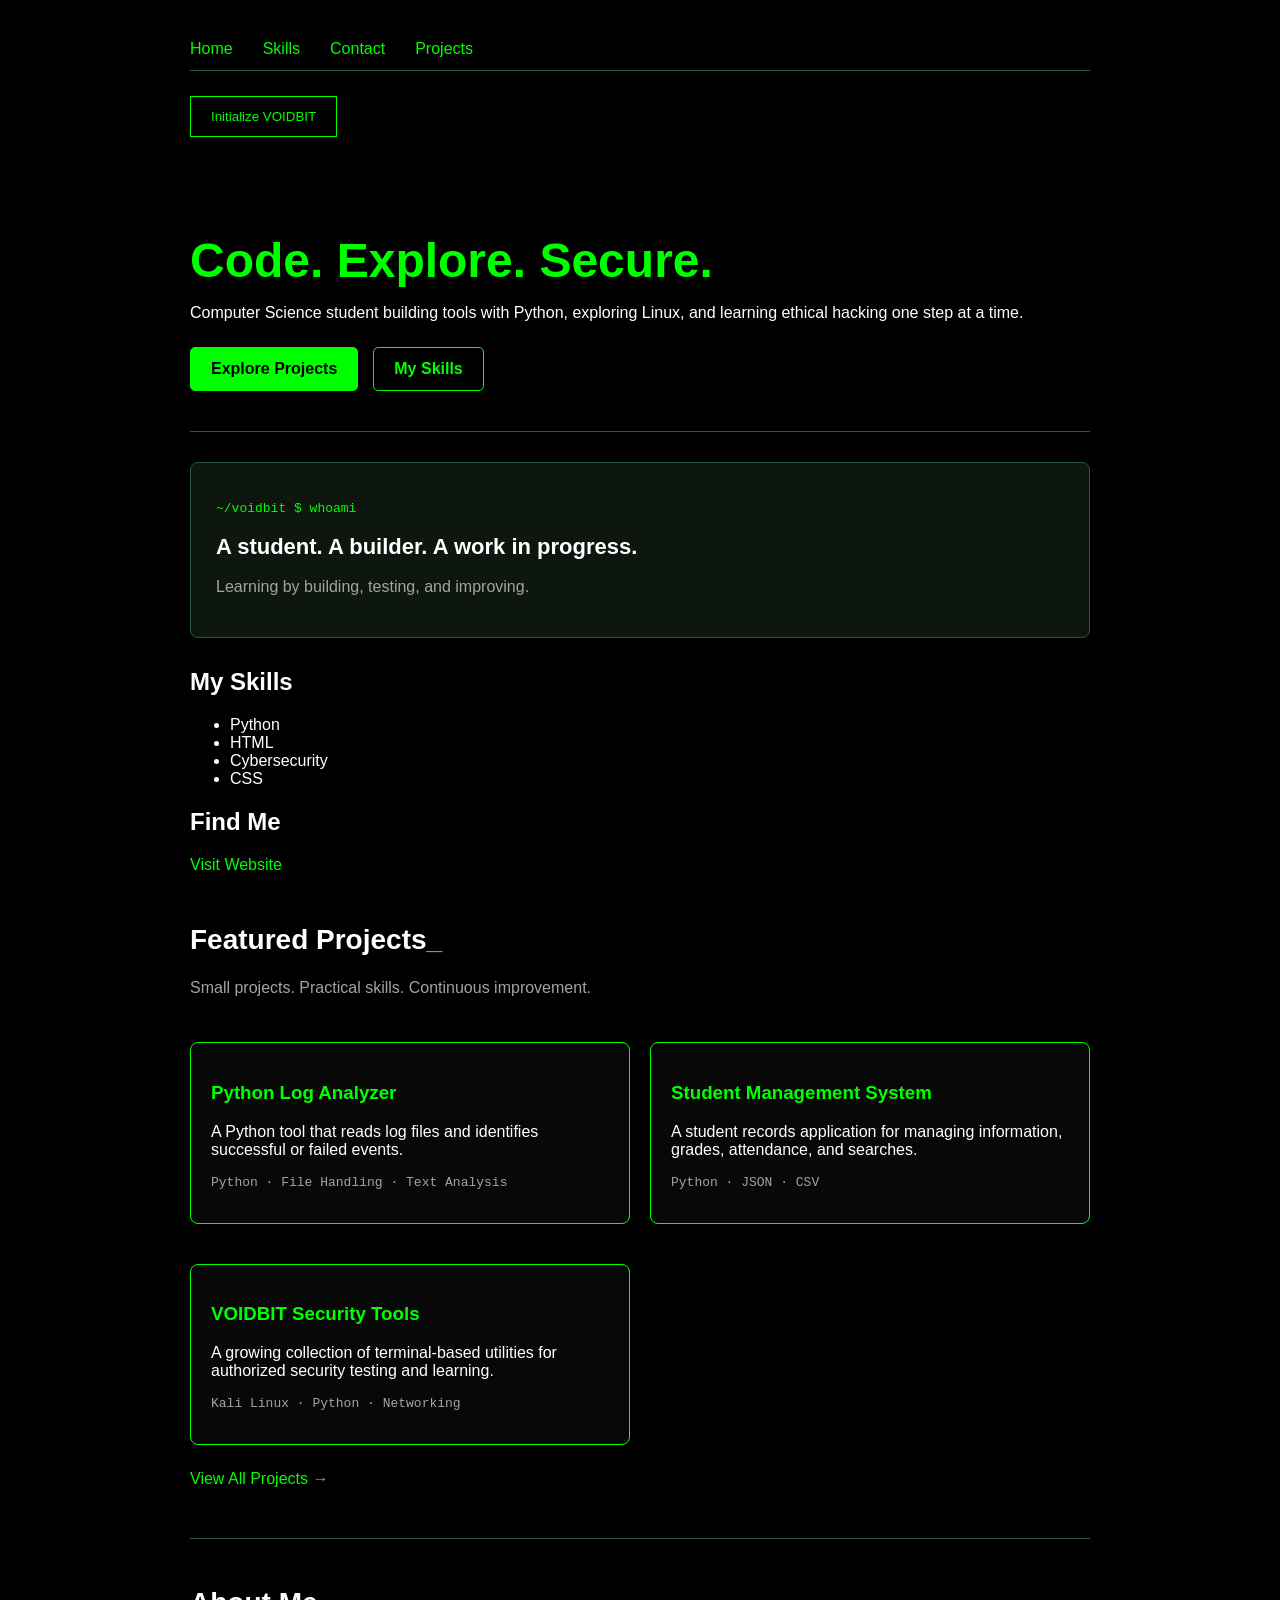
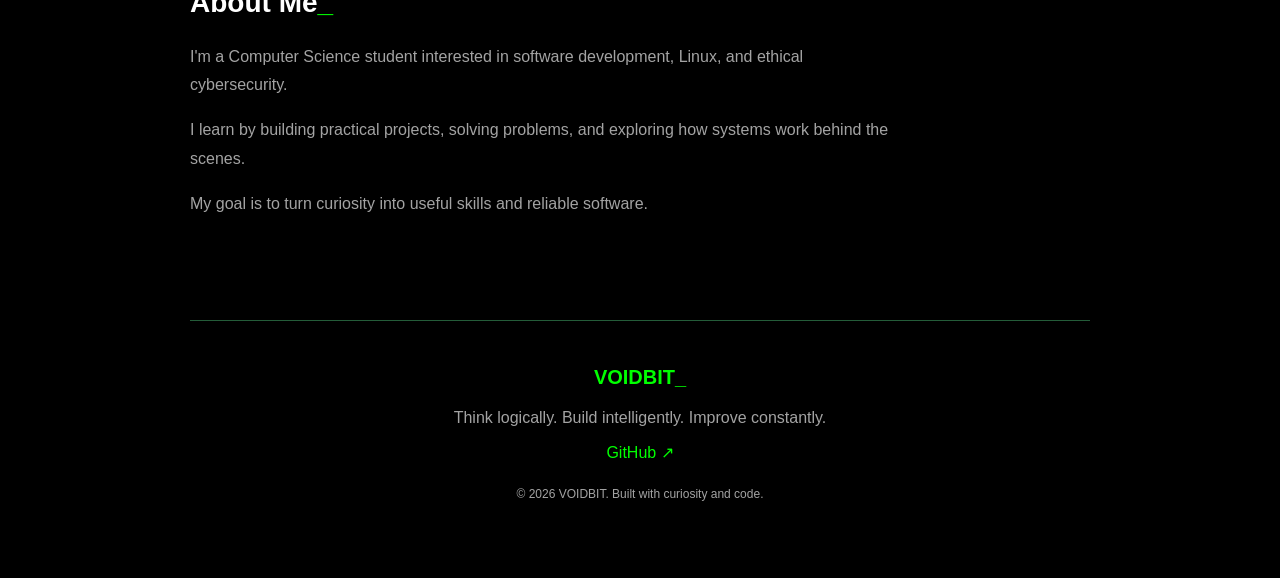
==== index.html @ ec75f19f "VOIDBIT portfolio" ====
<!DOCTYPE html>
<html>
<head>
<meta charset="UTF-8">
<meta name="viewport" content="width=device-width, initial-scale=1.0">

<link rel="stylesheet" href="style.css">
<title> VOIDBIT | Developer </title>
</head>
<body>
<nav>
<a href="index.html">Home</a>
<a href="skills.html">Skills</a>
<a href="contact.html">Contact</a>
<a href="projects.html">Projects</a>
</nav>
<section>
<button id="initBtn" type="button" >Initialize VOIDBIT</button>
</section>
<section>
<p id="status"></p>
</section>

<section class="hero">
    <h1>Code. Explore. Secure.</h1>

    <p>
        Computer Science student building tools with Python,
        exploring Linux, and learning ethical hacking one step at a time.
    </p>

    <div class="hero-buttons">
        <a href="projects.html" class="btn">Explore Projects</a>
        <a href="skills.html" class="btn btn-outline">My Skills</a>
    </div>
</section>

<section class="terminal-panel">
    <p class="terminal-command">~/voidbit $ whoami</p>
    <h2>A student. A builder. A work in progress.</h2>
    <p>Learning by building, testing, and improving.</p>
</section>

<section id="skills">
<h2>My Skills</h2>
<ul>
<li>Python</li>
<li> HTML</li>
<li>Cybersecurity</li>
<li>CSS</li>
</ul>
 </section>
<section id="contact">
<h2>Find Me</h2>
<a href="https://github.com/eliaslangat023-del">Visit Website</a>
</section>

<section class="featured-projects">
    <h2>Featured Projects<span class="accent">_</span></h2>
    <p class="section-intro">
        Small projects. Practical skills. Continuous improvement.
    </p>

    <div class="project-grid">

        <article class="project-card">
            <h3>Python Log Analyzer</h3>
            <p>
                A Python tool that reads log files and identifies
                successful or failed events.
            </p>
            <p class="tech-stack">Python · File Handling · Text Analysis</p>
        </article>

        <article class="project-card">
            <h3>Student Management System</h3>
            <p>
                A student records application for managing information,
                grades, attendance, and searches.
            </p>
            <p class="tech-stack">Python · JSON · CSV</p>
        </article>

        <article class="project-card">
            <h3>VOIDBIT Security Tools</h3>
            <p>
                A growing collection of terminal-based utilities
                for authorized security testing and learning.
            </p>
            <p class="tech-stack">Kali Linux · Python · Networking</p>
        </article>

    </div>

    <a href="projects.html" class="projects-link">View All Projects →</a>
</section>

<section class="about-section">
    <h2>About Me<span class="accent">_</span></h2>

    <p>
        I'm a Computer Science student interested in software
        development, Linux, and ethical cybersecurity.
    </p>

    <p>
        I learn by building practical projects, solving problems,
        and exploring how systems work behind the scenes.
    </p>

    <p>
        My goal is to turn curiosity into useful skills
        and reliable software.
    </p>
</section>

<script src="script.js" defer></script>

<footer class="site-footer">
    <p>VOIDBIT<span class="accent">_</span></p>

    <p>Think logically. Build intelligently. Improve constantly.</p>

    <a href="https://github.com/eliaslangat023-del"
       target="_blank"
       rel="noopener noreferrer">
        GitHub ↗
    </a>

    <p class="copyright">
        © 2026 VOIDBIT. Built with curiosity and code.
    </p>
</footer>

</body>
</html>
---- style.css ----
body {
	background-color: black;
	color: white;
	font-family: Arial, sans-serif;
	margin: 40px auto;
	max-width: 900px;
}
h1{
	color: lime;
	font-size: 42px;
}
a {
	color: lime;
	text-decoration: none;
}
nav a:hover {
	color:white;
}
.project-card {
	border: 1px solid lime;
	padding: 20px;
	margin-top: 20px;
	border-radius: 8px;
	background-color:#080808;
	transition: background-color 0.3s ease;
}
.project-card:hover {
	background-color: #102015;
}
nav {
	margin-bottom: 25px;
	display: flex;
	gap:30px;
	flex-wrap: wrap;
	align-items:center;
	padding-bottom:12px;
	border-bottom:1px solid #245c39;
}
button  {
	background-color: #000000;
	color: lime;
	border: 1px solid lime;
	padding: 12px 20px;
	cursor: pointer;
	transition: background-color 0.3s ease;
}
button:hover {
	background-color:#102015;
}
.hero {
	padding:40px 0;
	margin-bottom:30px;
	border-bottom:1px solid #245c39;
}
.hero h1 {
	font-size:48px;
	margin-bottom:15px;
}
@media
(max-width: 600px){ 
body {
        margin: 20px;
}
h1 { 
        font-size: 32px;
    }
.hero h1 {
        font-size: 32px;
}
}

.hero-buttons {
    display: flex;
    gap: 15px;
    flex-wrap: wrap;
    margin-top: 25px;
}

.btn {
    display: inline-block;
    padding: 12px 20px;
    border: 1px solid lime;
    border-radius: 5px;
    background-color: lime;
    color: black;
    font-weight: bold;
}

.btn:hover {
    background-color: #102015;
    color: lime;
}

.btn-outline {
    background-color: transparent;
    color: lime;
}

.terminal-panel {
    background-color: #0D1710;
    border: 1px solid #245C39;
    border-radius: 8px;
    padding: 25px;
    margin: 30px 0;
}

.terminal-command {
    color: lime;
    font-family: monospace;
    margin-bottom: 15px;
}

.terminal-panel h2 {
    color: white;
    font-size: 22px;
}

.terminal-panel p:last-child {
    color: #A3A3A3;
}

.featured-projects {
    margin: 50px 0;
}

.featured-projects h2 {
    font-size: 28px;
}

.accent {
    color: lime;
}

.section-intro {
    color: #A3A3A3;
    margin-bottom: 25px;
}

.project-grid {
    display: grid;
    grid-template-columns: repeat(2, minmax(0, 1fr));
    gap: 20px;
}

.project-card h3 {
    color: lime;
}

.tech-stack {
    color: #A3A3A3;
    font-family: monospace;
    font-size: 13px;
}

.projects-link {
    display: inline-block;
    margin-top: 25px;
}

@media (max-width: 600px) {
    .project-grid {
        grid-template-columns: 1fr;
    }
}

.about-section {
    margin: 50px 0;
    padding: 25px 0;
    border-top: 1px solid #245C39;
}

.about-section h2 {
    font-size: 28px;
}

.about-section p {
    color: #A3A3A3;
    line-height: 1.8;
    max-width: 700px;
}

.site-footer {
    margin-top: 60px;
    padding: 25px 0;
    border-top: 1px solid #245C39;
    text-align: center;
}

.site-footer p {
    color: #A3A3A3;
}

.site-footer > p:first-child {
    color: lime;
    font-weight: bold;
    font-size: 20px;
}

.copyright {
    font-size: 12px;
    margin-top: 25px;
}

.page-header {
    padding: 35px 0;
    margin-bottom: 30px;
    border-bottom: 1px solid #245C39;
}

.page-header h1 {
    margin: 10px 0;
}

.page-header > p:last-child {
    color: #A3A3A3;
    line-height: 1.7;
    max-width: 650px;
}

.projects-page {
    display: grid;
    grid-template-columns: repeat(2, minmax(0, 1fr));
    gap: 20px;
}

.projects-page .project-card {
    margin-top: 0;
}

.project-category {
    color: #39FF14;
    font-family: monospace;
    font-size: 12px;
    letter-spacing: 1px;
}

.projects-page .project-card h2 {
    font-size: 22px;
}

.project-status {
    color: #A3A3A3;
    font-size: 13px;
    border-top: 1px solid #245C39;
    padding-top: 12px;
}

@media (max-width: 600px) {
    .projects-page {
        grid-template-columns: 1fr;
    }
}

.skills-section,
.learning-section {
    margin: 40px 0;
}

.skills-section h2,
.learning-section h2 {
    font-size: 25px;
    margin-bottom: 20px;
}

.skills-grid {
    display: grid;
    grid-template-columns: repeat(2, minmax(0, 1fr));
    gap: 20px;
}

.skills-grid .project-card {
    margin-top: 0;
}

.skills-grid h3 {
    color: lime;
}

.skills-grid p,
.learning-section li {
    color: #A3A3A3;
    line-height: 1.7;
}

.learning-section {
    padding: 25px;
    background-color: #0D1710;
    border: 1px solid #245C39;
    border-radius: 8px;
}

.learning-section ul {
    padding-left: 22px;
}

.learning-section li {
    margin-bottom: 10px;
}

@media (max-width: 600px) {
    .skills-grid {
        grid-template-columns: 1fr;
    }
}

.contact-panel {
    margin: 40px 0;
    padding: 30px;
    background-color: #0D1710;
    border: 1px solid #245C39;
    border-radius: 8px;
}

.contact-panel h2 {
    color: white;
    font-size: 26px;
}

.contact-panel > p:not(.terminal-command) {
    color: #A3A3A3;
    line-height: 1.8;
}

.contact-panel .btn {
    margin-top: 15px;
}

.contact-note {
    font-size: 13px;
    margin-top: 25px;
}
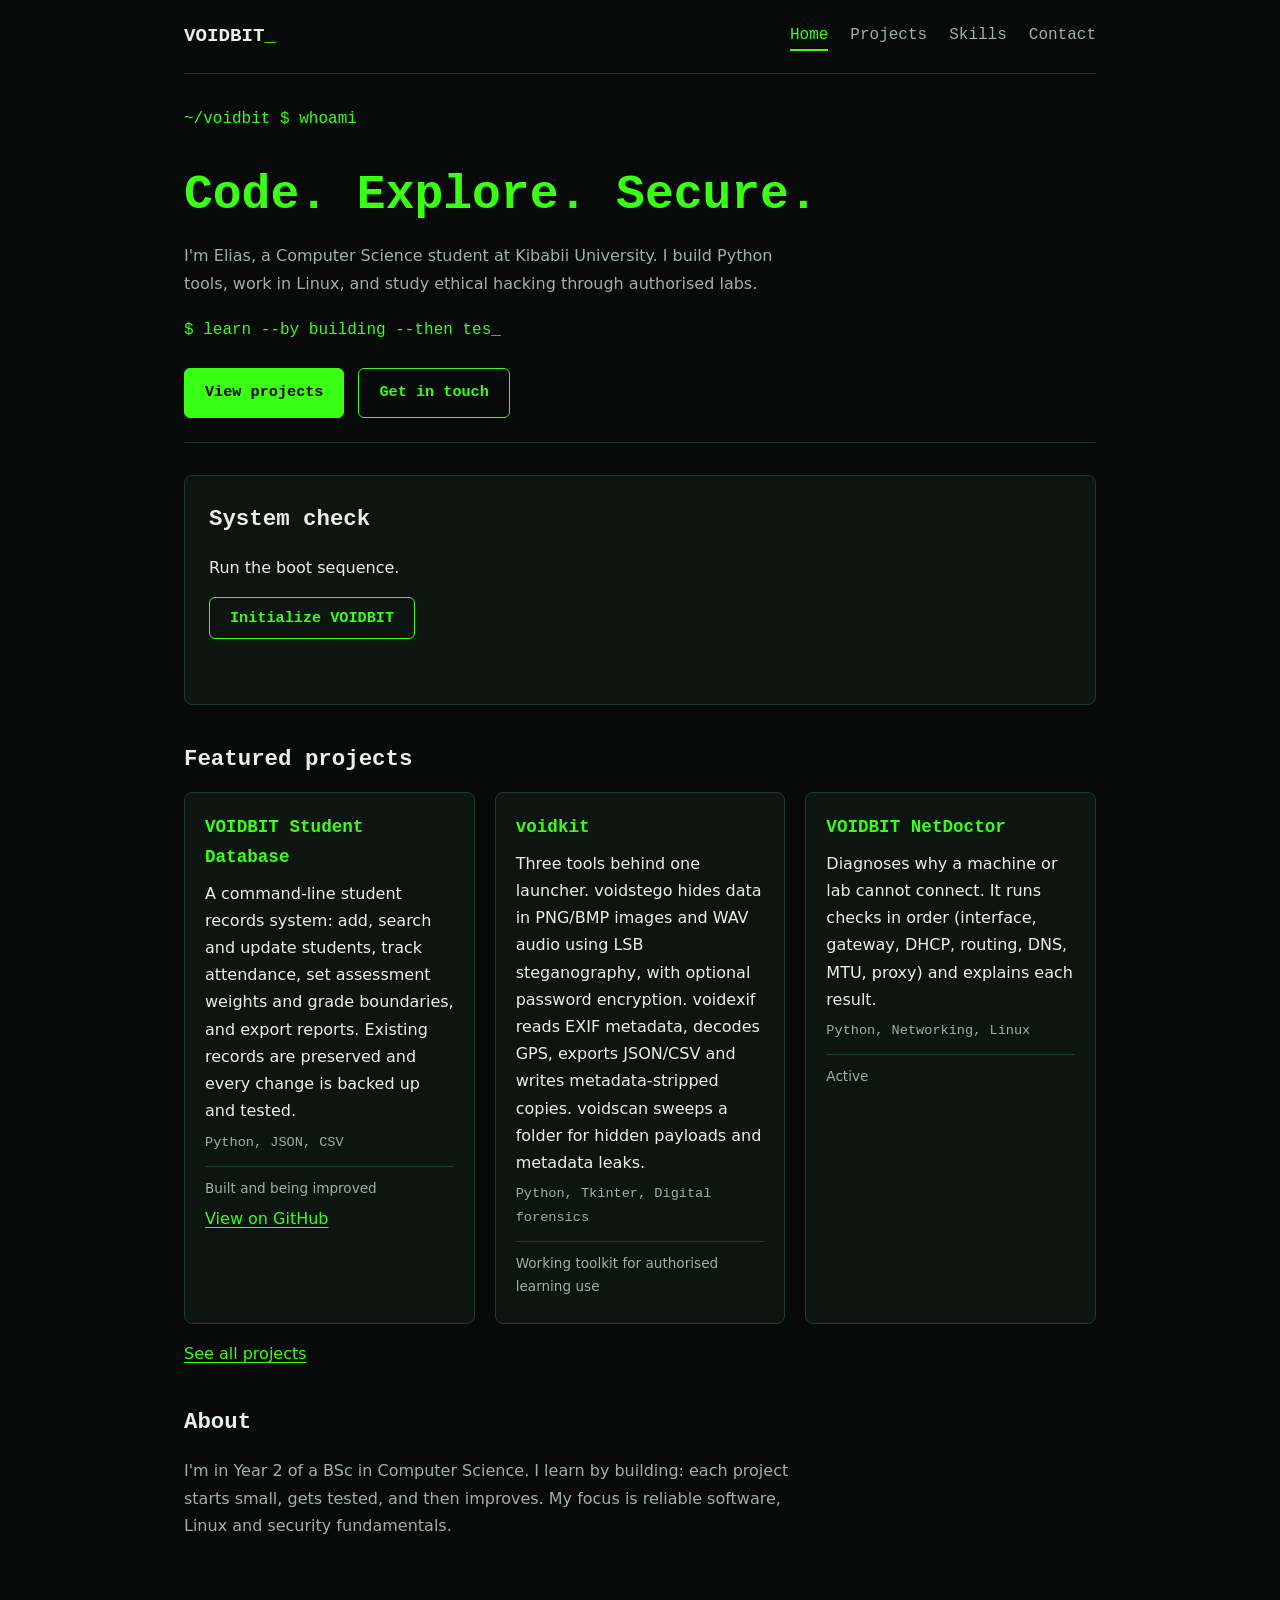
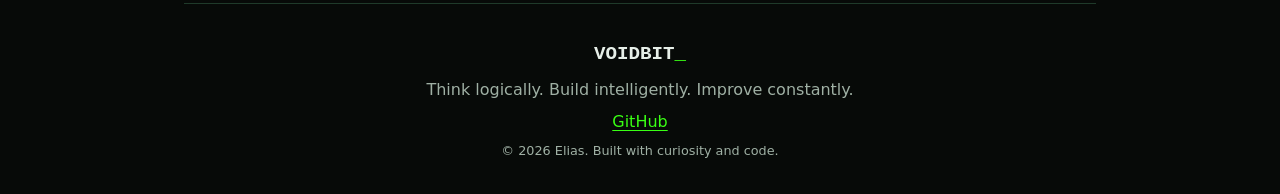
==== commit c710e843: "VOIDBIT portfolio: polished rebuild" ====
--- a/index.html
+++ b/index.html
@@ -1,136 +1,47 @@
 <!DOCTYPE html>
-<html>
+<!--
+  VOIDBIT // Small details. Clean execution.
+  IDENTITY: VOIDBIT   MODE: PORTFOLIO   STORAGE: STATIC
+  Page: home. Boot sequence lives in script.js.
+  Hint for the observant: up up down down left right left right b a.
+  Curious how it works? Good. That is the whole point. View source is welcome.
+-->
+<html lang="en">
 <head>
+<!-- Encoding first. UTF-8 saves everyone from mojibake. -->
 <meta charset="UTF-8">
-<meta name="viewport" content="width=device-width, initial-scale=1.0">
-
+<!-- Mobile-first: the site should scale gracefully to any screen. -->
+<meta name="viewport" content="width=device-width, initial-scale=1">
+<title>VOIDBIT | Elias, Computer Science Student & Developer</title>
+<meta name="description" content="Elias builds Python tools and studies Linux and ethical cybersecurity. Portfolio of VOIDBIT projects.">
+<!-- Favicon is an inline SVG: one blinking-cursor underscore, zero extra requests. -->
+<link rel="icon" href="data:image/svg+xml,%3Csvg xmlns='http://www.w3.org/2000/svg' viewBox='0 0 32 32'%3E%3Crect width='32' height='32' rx='6' fill='%23070a08'/%3E%3Ctext x='5' y='23' font-size='20' font-family='monospace' fill='%2339ff14'%3E_%3C/text%3E%3C/svg%3E">
 <link rel="stylesheet" href="style.css">
-<title> VOIDBIT | Developer </title>
 </head>
 <body>
-<nav>
-<a href="index.html">Home</a>
-<a href="skills.html">Skills</a>
-<a href="contact.html">Contact</a>
-<a href="projects.html">Projects</a>
-</nav>
-<section>
-<button id="initBtn" type="button" >Initialize VOIDBIT</button>
-</section>
-<section>
-<p id="status"></p>
-</section>
-
-<section class="hero">
-    <h1>Code. Explore. Secure.</h1>
-
-    <p>
-        Computer Science student building tools with Python,
-        exploring Linux, and learning ethical hacking one step at a time.
-    </p>
-
-    <div class="hero-buttons">
-        <a href="projects.html" class="btn">Explore Projects</a>
-        <a href="skills.html" class="btn btn-outline">My Skills</a>
-    </div>
-</section>
-
-<section class="terminal-panel">
-    <p class="terminal-command">~/voidbit $ whoami</p>
-    <h2>A student. A builder. A work in progress.</h2>
-    <p>Learning by building, testing, and improving.</p>
-</section>
-
-<section id="skills">
-<h2>My Skills</h2>
-<ul>
-<li>Python</li>
-<li> HTML</li>
-<li>Cybersecurity</li>
-<li>CSS</li>
-</ul>
- </section>
-<section id="contact">
-<h2>Find Me</h2>
-<a href="https://github.com/eliaslangat023-del">Visit Website</a>
-</section>
-
-<section class="featured-projects">
-    <h2>Featured Projects<span class="accent">_</span></h2>
-    <p class="section-intro">
-        Small projects. Practical skills. Continuous improvement.
-    </p>
-
-    <div class="project-grid">
-
-        <article class="project-card">
-            <h3>Python Log Analyzer</h3>
-            <p>
-                A Python tool that reads log files and identifies
-                successful or failed events.
-            </p>
-            <p class="tech-stack">Python · File Handling · Text Analysis</p>
-        </article>
-
-        <article class="project-card">
-            <h3>Student Management System</h3>
-            <p>
-                A student records application for managing information,
-                grades, attendance, and searches.
-            </p>
-            <p class="tech-stack">Python · JSON · CSV</p>
-        </article>
-
-        <article class="project-card">
-            <h3>VOIDBIT Security Tools</h3>
-            <p>
-                A growing collection of terminal-based utilities
-                for authorized security testing and learning.
-            </p>
-            <p class="tech-stack">Kali Linux · Python · Networking</p>
-        </article>
-
-    </div>
-
-    <a href="projects.html" class="projects-link">View All Projects →</a>
-</section>
-
-<section class="about-section">
-    <h2>About Me<span class="accent">_</span></h2>
-
-    <p>
-        I'm a Computer Science student interested in software
-        development, Linux, and ethical cybersecurity.
-    </p>
-
-    <p>
-        I learn by building practical projects, solving problems,
-        and exploring how systems work behind the scenes.
-    </p>
-
-    <p>
-        My goal is to turn curiosity into useful skills
-        and reliable software.
-    </p>
-</section>
-
+<!-- Navigation: aria-current marks the active page for screen readers and for the lime underline. -->
+<header class="top"><a class="brand" href="index.html">VOIDBIT<span>_</span></a><nav aria-label="Main"><a href="index.html" aria-current="page">Home</a><a href="projects.html">Projects</a><a href="skills.html">Skills</a><a href="contact.html">Contact</a></nav></header>
+<main>
+<!-- Fake shell prompt. Decorative, but it sets the tone. -->
+<p class="cmd">~/voidbit $ whoami</p>
+<!-- HERO: who I am in one breath -->
+<section class="hero"><h1>Code. Explore. Secure.</h1>
+<p class="lead">I'm Elias, a Computer Science student at Kibabii University. I build Python tools, work in Linux, and study ethical hacking through authorised labs.</p>
+<!-- Typed line: script.js types it out. Without JS, the full text simply shows. -->
+<p class="typed" id="typed">$ learn --by building --then testing --repeat</p>
+<div class="actions"><a class="btn" href="projects.html">View projects</a><a class="btn ghost" href="contact.html">Get in touch</a></div></section>
+<!-- SYSTEM CHECK: the button is wired up in script.js. Press it. -->
+<section class="panel" aria-labelledby="t"><h2 id="t">System check</h2>
+<p>Run the boot sequence.</p><button id="initBtn" type="button">Initialize VOIDBIT</button>
+<pre id="status" aria-live="polite"></pre></section>
+<!-- FEATURED: first three projects, the rest live on projects.html -->
+<section><h2>Featured projects</h2><div class="grid"><article class="card"><h3>VOIDBIT Student Database</h3><p>A command-line student records system: add, search and update students, track attendance, set assessment weights and grade boundaries, and export reports. Existing records are preserved and every change is backed up and tested.</p><p class="tags">Python, JSON, CSV</p><p class="status">Built and being improved</p><a href="https://github.com/eliaslangat023-del/student-management-system" target="_blank" rel="noopener noreferrer">View on GitHub</a></article><article class="card"><h3>voidkit</h3><p>Three tools behind one launcher. voidstego hides data in PNG/BMP images and WAV audio using LSB steganography, with optional password encryption. voidexif reads EXIF metadata, decodes GPS, exports JSON/CSV and writes metadata-stripped copies. voidscan sweeps a folder for hidden payloads and metadata leaks.</p><p class="tags">Python, Tkinter, Digital forensics</p><p class="status">Working toolkit for authorised learning use</p></article><article class="card"><h3>VOIDBIT NetDoctor</h3><p>Diagnoses why a machine or lab cannot connect. It runs checks in order (interface, gateway, DHCP, routing, DNS, MTU, proxy) and explains each result.</p><p class="tags">Python, Networking, Linux</p><p class="status">Active</p></article></div><p><a href="projects.html">See all projects</a></p></section>
+<!-- ABOUT: short, because the projects say more than a paragraph can -->
+<section class="about"><h2>About</h2><p>I'm in Year 2 of a BSc in Computer Science. I learn by building: each project starts small, gets tested, and then improves. My focus is reliable software, Linux and security fundamentals.</p></section>
+</main>
+<!-- Footer: signature block. Every page ends the same way. -->
+<footer><p class="brand">VOIDBIT<span>_</span></p><p>Think logically. Build intelligently. Improve constantly.</p><p><a href="https://github.com/eliaslangat023-del" target="_blank" rel="noopener noreferrer">GitHub</a></p><p class="small">&copy; 2026 Elias. Built with curiosity and code.</p></footer>
 <script src="script.js" defer></script>
-
-<footer class="site-footer">
-    <p>VOIDBIT<span class="accent">_</span></p>
-
-    <p>Think logically. Build intelligently. Improve constantly.</p>
-
-    <a href="https://github.com/eliaslangat023-del"
-       target="_blank"
-       rel="noopener noreferrer">
-        GitHub ↗
-    </a>
-
-    <p class="copyright">
-        © 2026 VOIDBIT. Built with curiosity and code.
-    </p>
-</footer>
-
+<!-- EOF. Thanks for reading the source. -->
 </body>
 </html>
--- a/style.css
+++ b/style.css
@@ -1,331 +1,61 @@
-body {
-	background-color: black;
-	color: white;
-	font-family: Arial, sans-serif;
-	margin: 40px auto;
-	max-width: 900px;
-}
-h1{
-	color: lime;
-	font-size: 42px;
-}
-a {
-	color: lime;
-	text-decoration: none;
-}
-nav a:hover {
-	color:white;
-}
-.project-card {
-	border: 1px solid lime;
-	padding: 20px;
-	margin-top: 20px;
-	border-radius: 8px;
-	background-color:#080808;
-	transition: background-color 0.3s ease;
-}
-.project-card:hover {
-	background-color: #102015;
-}
-nav {
-	margin-bottom: 25px;
-	display: flex;
-	gap:30px;
-	flex-wrap: wrap;
-	align-items:center;
-	padding-bottom:12px;
-	border-bottom:1px solid #245c39;
-}
-button  {
-	background-color: #000000;
-	color: lime;
-	border: 1px solid lime;
-	padding: 12px 20px;
-	cursor: pointer;
-	transition: background-color 0.3s ease;
-}
-button:hover {
-	background-color:#102015;
-}
-.hero {
-	padding:40px 0;
-	margin-bottom:30px;
-	border-bottom:1px solid #245c39;
-}
-.hero h1 {
-	font-size:48px;
-	margin-bottom:15px;
-}
-@media
-(max-width: 600px){ 
-body {
-        margin: 20px;
-}
-h1 { 
-        font-size: 32px;
-    }
-.hero h1 {
-        font-size: 32px;
-}
-}
+/* ==========================================================
+   VOIDBIT // style.css
+   Small details. Clean execution.
+   One stylesheet, four pages, zero frameworks.
+   ========================================================== */
 
-.hero-buttons {
-    display: flex;
-    gap: 15px;
-    flex-wrap: wrap;
-    margin-top: 25px;
-}
+/* --- Tokens: change a colour here, the whole site follows. --- */
+:root{--bg:#070a08;--panel:#0d1510;--line:#1f3a2a;--lime:#39ff14;--text:#e6efe8;--muted:#9fb0a4}
+/* --- Reset: box-sizing first. Layout maths should not be a surprise. --- */
+*{box-sizing:border-box}
+body{margin:0 auto;max-width:960px;padding:0 24px;background:var(--bg);color:var(--text);font:16px/1.7 system-ui,sans-serif}
+/* --- Typography: monospace for anything that talks like a terminal, system sans for reading. --- */
+h1,h2,h3,.brand,.cmd,.tags,nav a,.btn,button{font-family:ui-monospace,"JetBrains Mono",Consolas,monospace}
+h1{color:var(--lime);font-size:clamp(2rem,6vw,3rem);line-height:1.15;margin:.4em 0}
+h2{font-size:1.4rem;margin:1.6em 0 .6em}h3{color:var(--lime);margin:0 0 .4em;font-size:1.1rem}
+/* --- Links and focus: keyboard users get a visible outline. Accessibility is a feature, not a patch. --- */
+a{color:var(--lime);text-underline-offset:3px}a:hover{color:#fff}
+:focus-visible{outline:2px solid var(--lime);outline-offset:3px}
+/* --- Header and nav: the active page gets the lime underline. --- */
+.top{display:flex;justify-content:space-between;align-items:center;flex-wrap:wrap;gap:12px;padding:20px 0;border-bottom:1px solid var(--line)}
+.brand{font-weight:700;font-size:1.2rem;color:var(--text);text-decoration:none}.brand span{color:var(--lime)}
+nav{display:flex;gap:22px;flex-wrap:wrap}nav a{text-decoration:none;color:var(--muted)}
+nav a:hover,nav a[aria-current]{color:var(--lime)}nav a[aria-current]{border-bottom:2px solid var(--lime)}
+/* --- Shell prompt line. Decorative; pure vibe. --- */
+.cmd{color:var(--lime);margin:32px 0 0}
+.lead{color:var(--muted);max-width:62ch}
+.hero{padding:16px 0 24px;border-bottom:1px solid var(--line)}
+.actions{display:flex;gap:14px;flex-wrap:wrap;margin-top:24px}
+/* --- Buttons: solid for the main action, .ghost for the quiet one. --- */
+.btn,button{display:inline-block;padding:11px 20px;border:1px solid var(--lime);border-radius:6px;background:var(--lime);color:#000;font-weight:700;font-size:.95rem;text-decoration:none;cursor:pointer}
+.btn:hover,button:hover{background:#0f2416;color:var(--lime)}
+.btn.ghost{background:transparent;color:var(--lime)}.btn.ghost:hover{background:#0f2416}
+button{background:transparent;color:var(--lime)}
+/* --- Typed line: caret blinks via CSS. min-height stops the page jumping while it types. --- */
+.typed{font-family:ui-monospace,"JetBrains Mono",Consolas,monospace;color:var(--lime);min-height:1.7em;margin:20px 0 0}
+.typed::after{content:"_";animation:blink 1s steps(1) infinite}
+@keyframes blink{50%{opacity:0}}
+.log{margin:0 0 16px;color:var(--lime);font-size:.9rem;overflow-x:auto}
+footer .brand{cursor:default;user-select:none}
 
-.btn {
-    display: inline-block;
-    padding: 12px 20px;
-    border: 1px solid lime;
-    border-radius: 5px;
-    background-color: lime;
-    color: black;
-    font-weight: bold;
-}
+/* --- Panels: the 'terminal window' look. --- */
+.panel{background:var(--panel);border:1px solid var(--line);border-radius:8px;padding:24px;margin:32px 0}
+.panel h2{margin-top:0}
+#status{margin:16px 0 0;min-height:1.7em;color:var(--lime);font-size:.9rem;white-space:pre-wrap}
+/* --- Grid: auto-fit, so cards reflow on their own. No breakpoints required. --- */
+.grid{display:grid;grid-template-columns:repeat(auto-fit,minmax(270px,1fr));gap:20px}
+.card{background:var(--panel);border:1px solid var(--line);border-radius:8px;padding:20px}
+.card p{margin:.4em 0}
+.tags{color:var(--muted);font-size:.85rem}
+.status{font-size:.85rem;color:var(--muted);border-top:1px solid var(--line);padding-top:10px;margin-top:12px!important}
+.card ul,.panel ul{padding-left:20px;margin:0}
+.about p,.note{color:var(--muted);max-width:62ch}.note{margin-top:28px;font-size:.9rem}
+/* --- Footer --- */
+footer{margin-top:64px;padding:28px 0;border-top:1px solid var(--line);text-align:center;color:var(--muted)}
+footer p{margin:.3em 0}.small{font-size:.8rem}
+/* --- Small screens: tighter gutters. Phones are first-class citizens. --- */
+@media(max-width:600px){body{padding:0 16px}nav{gap:16px}}
+/* --- Respect people who asked their OS for less motion. --- */
+@media(prefers-reduced-motion:reduce){*{transition:none!important}.typed::after{animation:none}}
 
-.btn:hover {
-    background-color: #102015;
-    color: lime;
-}
-
-.btn-outline {
-    background-color: transparent;
-    color: lime;
-}
-
-.terminal-panel {
-    background-color: #0D1710;
-    border: 1px solid #245C39;
-    border-radius: 8px;
-    padding: 25px;
-    margin: 30px 0;
-}
-
-.terminal-command {
-    color: lime;
-    font-family: monospace;
-    margin-bottom: 15px;
-}
-
-.terminal-panel h2 {
-    color: white;
-    font-size: 22px;
-}
-
-.terminal-panel p:last-child {
-    color: #A3A3A3;
-}
-
-.featured-projects {
-    margin: 50px 0;
-}
-
-.featured-projects h2 {
-    font-size: 28px;
-}
-
-.accent {
-    color: lime;
-}
-
-.section-intro {
-    color: #A3A3A3;
-    margin-bottom: 25px;
-}
-
-.project-grid {
-    display: grid;
-    grid-template-columns: repeat(2, minmax(0, 1fr));
-    gap: 20px;
-}
-
-.project-card h3 {
-    color: lime;
-}
-
-.tech-stack {
-    color: #A3A3A3;
-    font-family: monospace;
-    font-size: 13px;
-}
-
-.projects-link {
-    display: inline-block;
-    margin-top: 25px;
-}
-
-@media (max-width: 600px) {
-    .project-grid {
-        grid-template-columns: 1fr;
-    }
-}
-
-.about-section {
-    margin: 50px 0;
-    padding: 25px 0;
-    border-top: 1px solid #245C39;
-}
-
-.about-section h2 {
-    font-size: 28px;
-}
-
-.about-section p {
-    color: #A3A3A3;
-    line-height: 1.8;
-    max-width: 700px;
-}
-
-.site-footer {
-    margin-top: 60px;
-    padding: 25px 0;
-    border-top: 1px solid #245C39;
-    text-align: center;
-}
-
-.site-footer p {
-    color: #A3A3A3;
-}
-
-.site-footer > p:first-child {
-    color: lime;
-    font-weight: bold;
-    font-size: 20px;
-}
-
-.copyright {
-    font-size: 12px;
-    margin-top: 25px;
-}
-
-.page-header {
-    padding: 35px 0;
-    margin-bottom: 30px;
-    border-bottom: 1px solid #245C39;
-}
-
-.page-header h1 {
-    margin: 10px 0;
-}
-
-.page-header > p:last-child {
-    color: #A3A3A3;
-    line-height: 1.7;
-    max-width: 650px;
-}
-
-.projects-page {
-    display: grid;
-    grid-template-columns: repeat(2, minmax(0, 1fr));
-    gap: 20px;
-}
-
-.projects-page .project-card {
-    margin-top: 0;
-}
-
-.project-category {
-    color: #39FF14;
-    font-family: monospace;
-    font-size: 12px;
-    letter-spacing: 1px;
-}
-
-.projects-page .project-card h2 {
-    font-size: 22px;
-}
-
-.project-status {
-    color: #A3A3A3;
-    font-size: 13px;
-    border-top: 1px solid #245C39;
-    padding-top: 12px;
-}
-
-@media (max-width: 600px) {
-    .projects-page {
-        grid-template-columns: 1fr;
-    }
-}
-
-.skills-section,
-.learning-section {
-    margin: 40px 0;
-}
-
-.skills-section h2,
-.learning-section h2 {
-    font-size: 25px;
-    margin-bottom: 20px;
-}
-
-.skills-grid {
-    display: grid;
-    grid-template-columns: repeat(2, minmax(0, 1fr));
-    gap: 20px;
-}
-
-.skills-grid .project-card {
-    margin-top: 0;
-}
-
-.skills-grid h3 {
-    color: lime;
-}
-
-.skills-grid p,
-.learning-section li {
-    color: #A3A3A3;
-    line-height: 1.7;
-}
-
-.learning-section {
-    padding: 25px;
-    background-color: #0D1710;
-    border: 1px solid #245C39;
-    border-radius: 8px;
-}
-
-.learning-section ul {
-    padding-left: 22px;
-}
-
-.learning-section li {
-    margin-bottom: 10px;
-}
-
-@media (max-width: 600px) {
-    .skills-grid {
-        grid-template-columns: 1fr;
-    }
-}
-
-.contact-panel {
-    margin: 40px 0;
-    padding: 30px;
-    background-color: #0D1710;
-    border: 1px solid #245C39;
-    border-radius: 8px;
-}
-
-.contact-panel h2 {
-    color: white;
-    font-size: 26px;
-}
-
-.contact-panel > p:not(.terminal-command) {
-    color: #A3A3A3;
-    line-height: 1.8;
-}
-
-.contact-panel .btn {
-    margin-top: 15px;
-}
-
-.contact-note {
-    font-size: 13px;
-    margin-top: 25px;
-}
+/* EOF // stylesheet closed cleanly. */
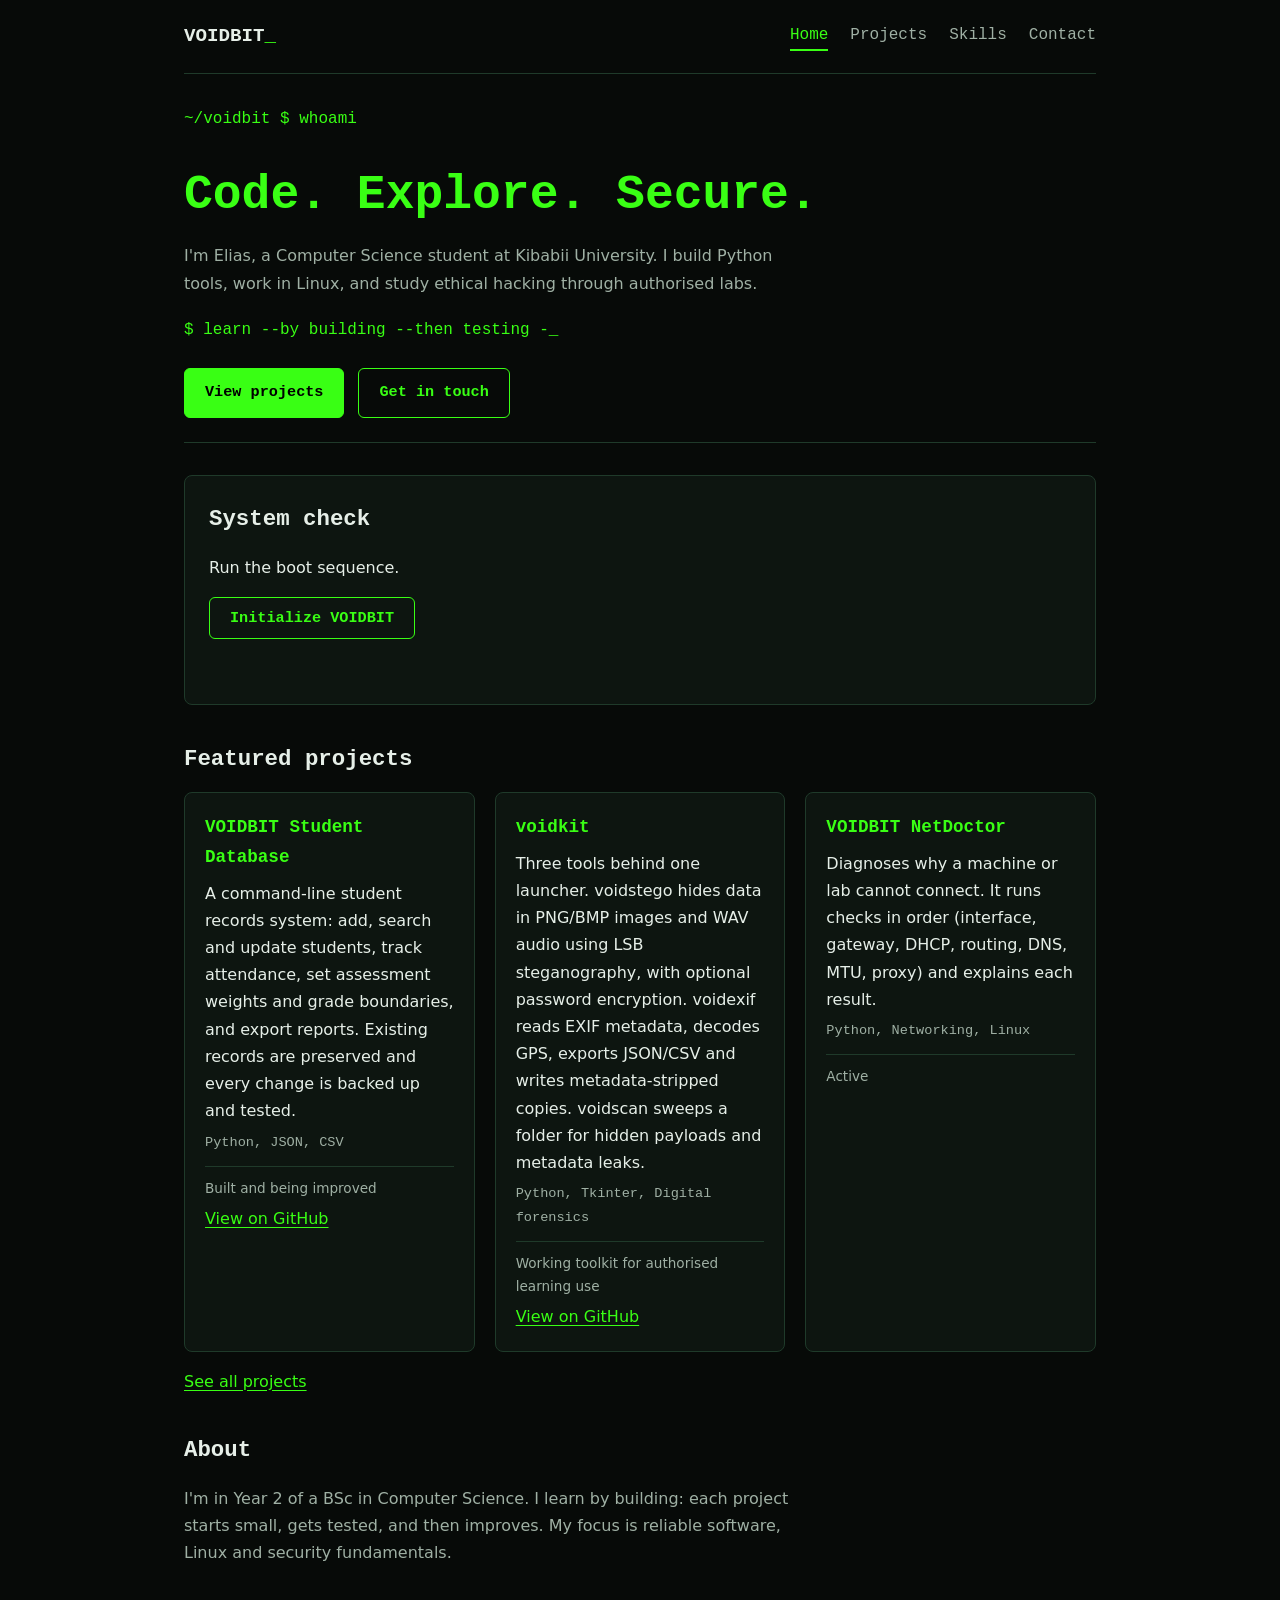
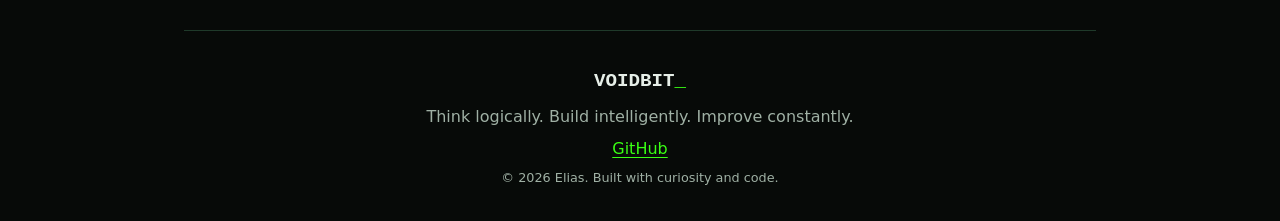
==== commit bed93ec4: "Link voidkit repo on project card" ====
--- a/index.html
+++ b/index.html
@@ -35,7 +35,7 @@
 <p>Run the boot sequence.</p><button id="initBtn" type="button">Initialize VOIDBIT</button>
 <pre id="status" aria-live="polite"></pre></section>
 <!-- FEATURED: first three projects, the rest live on projects.html -->
-<section><h2>Featured projects</h2><div class="grid"><article class="card"><h3>VOIDBIT Student Database</h3><p>A command-line student records system: add, search and update students, track attendance, set assessment weights and grade boundaries, and export reports. Existing records are preserved and every change is backed up and tested.</p><p class="tags">Python, JSON, CSV</p><p class="status">Built and being improved</p><a href="https://github.com/eliaslangat023-del/student-management-system" target="_blank" rel="noopener noreferrer">View on GitHub</a></article><article class="card"><h3>voidkit</h3><p>Three tools behind one launcher. voidstego hides data in PNG/BMP images and WAV audio using LSB steganography, with optional password encryption. voidexif reads EXIF metadata, decodes GPS, exports JSON/CSV and writes metadata-stripped copies. voidscan sweeps a folder for hidden payloads and metadata leaks.</p><p class="tags">Python, Tkinter, Digital forensics</p><p class="status">Working toolkit for authorised learning use</p></article><article class="card"><h3>VOIDBIT NetDoctor</h3><p>Diagnoses why a machine or lab cannot connect. It runs checks in order (interface, gateway, DHCP, routing, DNS, MTU, proxy) and explains each result.</p><p class="tags">Python, Networking, Linux</p><p class="status">Active</p></article></div><p><a href="projects.html">See all projects</a></p></section>
+<section><h2>Featured projects</h2><div class="grid"><article class="card"><h3>VOIDBIT Student Database</h3><p>A command-line student records system: add, search and update students, track attendance, set assessment weights and grade boundaries, and export reports. Existing records are preserved and every change is backed up and tested.</p><p class="tags">Python, JSON, CSV</p><p class="status">Built and being improved</p><a href="https://github.com/eliaslangat023-del/student-management-system" target="_blank" rel="noopener noreferrer">View on GitHub</a></article><article class="card"><h3>voidkit</h3><p>Three tools behind one launcher. voidstego hides data in PNG/BMP images and WAV audio using LSB steganography, with optional password encryption. voidexif reads EXIF metadata, decodes GPS, exports JSON/CSV and writes metadata-stripped copies. voidscan sweeps a folder for hidden payloads and metadata leaks.</p><p class="tags">Python, Tkinter, Digital forensics</p><p class="status">Working toolkit for authorised learning use</p><a href="https://github.com/eliaslangat023-del/voidkit" target="_blank" rel="noopener noreferrer">View on GitHub</a></article><article class="card"><h3>VOIDBIT NetDoctor</h3><p>Diagnoses why a machine or lab cannot connect. It runs checks in order (interface, gateway, DHCP, routing, DNS, MTU, proxy) and explains each result.</p><p class="tags">Python, Networking, Linux</p><p class="status">Active</p></article></div><p><a href="projects.html">See all projects</a></p></section>
 <!-- ABOUT: short, because the projects say more than a paragraph can -->
 <section class="about"><h2>About</h2><p>I'm in Year 2 of a BSc in Computer Science. I learn by building: each project starts small, gets tested, and then improves. My focus is reliable software, Linux and security fundamentals.</p></section>
 </main>
